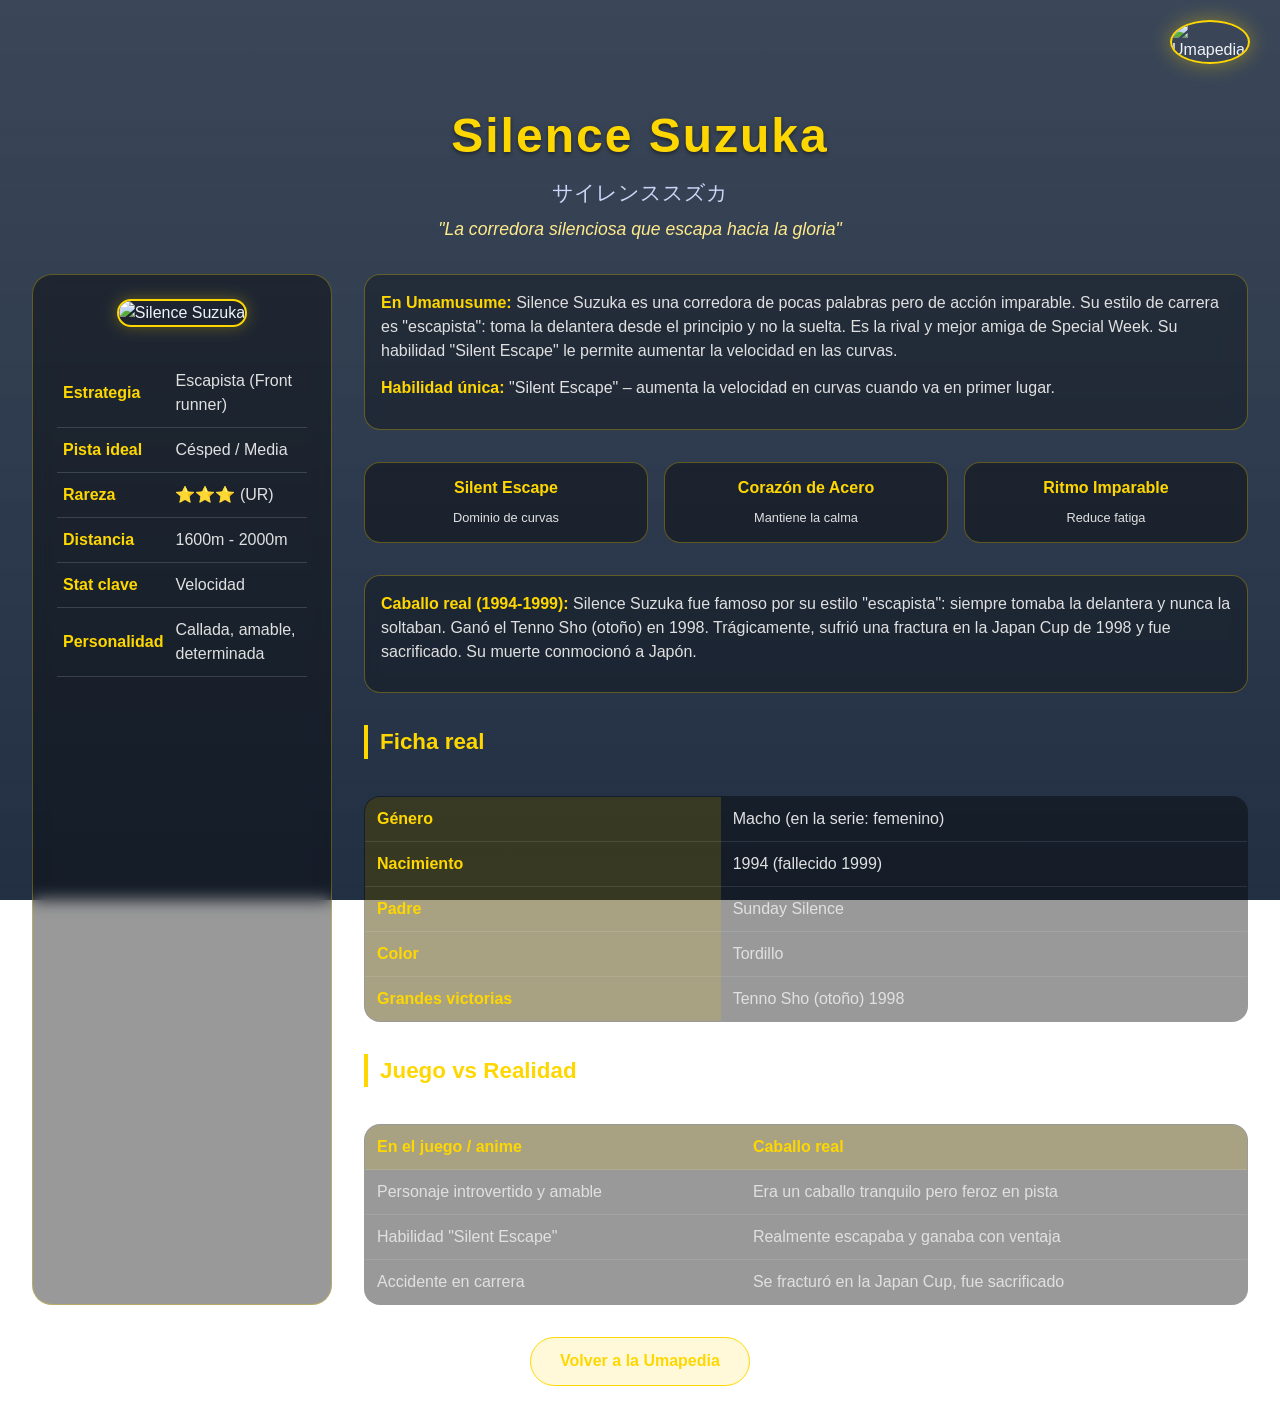
==== html/personajes/ficha_silence_suzuka.html @ 713d23c4 "V1.3-Fichas personajes-js(script_buscar)-mas imagenes en recursos/...-errores enlace y muestra de pe" ====
<!DOCTYPE html>
<html lang="es">
<head>
    <meta charset="UTF-8">
    <meta name="viewport" content="width=device-width, initial-scale=1.0">
    <title>Silence Suzuka - Umapedia</title>
    <style>
        /* Copia exacta del estilo del archivo anterior (el mismo de Gold Ship) */
        .background-fixed {
            position: fixed; top: 0; left: 0; width: 100%; height: 100%;
            background: linear-gradient(rgba(10,25,47,0.8), rgba(10,25,47,0.9)), url('fondo.jpg') center/cover;
            z-index: -2;
        }
        .persistent-logo { position: fixed; top: 20px; right: 30px; width: 80px; height: 80px; z-index: 100; }
        .persistent-logo img { width: 100%; height: 100%; border-radius: 50%; border: 2px solid #ffd700; object-fit: cover; box-shadow: 0 0 20px rgba(255,215,0,0.4); }
        .glass { background: rgba(255,255,255,0.2); backdrop-filter: blur(10px); border: 1px solid rgba(255,255,255,0.3); border-radius: 15px; box-shadow: 0 8px 32px rgba(0,0,0,0.1); }
        .glass-main { background: rgba(0,0,0,0.3); backdrop-filter: blur(12px); border: 1px solid rgba(255,215,0,0.3); border-radius: 20px; box-shadow: 0 8px 32px rgba(0,0,0,0.2); }
        * { margin: 0; padding: 0; box-sizing: border-box; }
        body { font-family: 'Segoe UI', 'Poppins', sans-serif; min-height: 100vh; color: #f0f3fa; line-height: 1.5; }
        .page-container { max-width: 1300px; margin: 0 auto; padding: 100px 2rem 2rem; width: 100%; }
        .character-header { text-align: center; margin-bottom: 2rem; }
        .character-header h1 { font-size: 3rem; color: #ffd700; letter-spacing: 2px; margin-bottom: 0.3rem; text-shadow: 0 2px 4px rgba(0,0,0,0.5); }
        .japanese-name { font-size: 1.3rem; color: #ccd6f6; margin-bottom: 0.5rem; }
        .slogan { font-size: 1.1rem; font-style: italic; color: #ffea8c; }
        .content-grid { display: grid; grid-template-columns: 300px 1fr; gap: 2rem; margin-top: 1rem; }
        .left-card { background: rgba(0,0,0,0.4); backdrop-filter: blur(8px); border-radius: 20px; padding: 1.5rem; text-align: center; border: 1px solid rgba(255,215,0,0.3); }
        .left-card img { width: 100%; max-width: 240px; border-radius: 16px; border: 2px solid #ffd700; box-shadow: 0 0 15px rgba(255,215,0,0.3); margin-bottom: 1rem; }
        .attr-table { width: 100%; margin-top: 1rem; text-align: left; border-collapse: collapse; }
        .attr-table td { padding: 10px 6px; border-bottom: 1px solid rgba(255,255,255,0.15); color: #e0e0e0; }
        .attr-table td:first-child { font-weight: bold; color: #ffd700; width: 42%; }
        .right-content { display: flex; flex-direction: column; gap: 1.5rem; }
        .info-block { background: rgba(0,0,0,0.3); backdrop-filter: blur(8px); padding: 1rem; border-radius: 16px; border: 1px solid rgba(255,215,0,0.3); }
        .info-block p { margin-bottom: 0.8rem; color: #e0e0e0; }
        .info-block strong { color: #ffd700; }
        .section-title { font-size: 1.4rem; margin: 0.5rem 0 0.8rem; color: #ffd700; border-left: 4px solid #ffd700; padding-left: 12px; }
        .data-table { width: 100%; border-collapse: collapse; background: rgba(0,0,0,0.4); border-radius: 16px; overflow: hidden; border: 1px solid rgba(255,215,0,0.3); }
        .data-table th { background: rgba(255,215,0,0.15); padding: 10px 12px; text-align: left; color: #ffd700; font-weight: bold; border-bottom: 1px solid rgba(255,255,255,0.1); }
        .data-table td { padding: 10px 12px; border-bottom: 1px solid rgba(255,255,255,0.1); color: #e0e0e0; }
        .data-table tr:last-child td { border-bottom: none; }
        .skills-grid { display: grid; grid-template-columns: repeat(auto-fit, minmax(170px,1fr)); gap: 1rem; margin: 0.5rem 0; }
        .skill-card { background: rgba(0,0,0,0.4); border-radius: 16px; padding: 0.8rem; text-align: center; border: 1px solid rgba(255,215,0,0.3); }
        .skill-card strong { display: block; font-size: 1rem; color: #ffd700; margin-bottom: 5px; }
        .skill-card span { font-size: 0.8rem; color: #e0e0e0; }
        .btn-back { display: inline-block; margin-top: 2rem; background: rgba(255,215,0,0.15); color: #ffd700; padding: 0.7rem 1.8rem; border-radius: 40px; text-decoration: none; border: 1px solid #ffd700; font-weight: bold; transition: 0.3s; }
        .btn-back:hover { background: #ffd700; color: #0a192f; transform: translateX(-5px); }
        @media (max-width: 850px) { .content-grid { grid-template-columns: 1fr; gap: 1.5rem; } .character-header h1 { font-size: 2.2rem; } .page-container { padding: 80px 1rem 1rem; } }
    </style>
</head>
<body>
<div class="background-fixed"></div>
<div class="persistent-logo"><img src="logo.png" alt="Umapedia"></div>
<div class="page-container">
    <div class="character-header">
        <h1>Silence Suzuka</h1>
        <div class="japanese-name">サイレンススズカ</div>
        <div class="slogan">"La corredora silenciosa que escapa hacia la gloria"</div>
    </div>
    <div class="content-grid">
        <div class="left-card">
            <img src="silence suzuka.png" alt="Silence Suzuka">
            <table class="attr-table">
                <tr><td>Estrategia</td><td>Escapista (Front runner)</td></tr>
                <tr><td>Pista ideal</td><td>Césped / Media</td></tr>
                <tr><td>Rareza</td><td>⭐⭐⭐ (UR)</td></tr>
                <tr><td>Distancia</td><td>1600m - 2000m</td></tr>
                <tr><td>Stat clave</td><td>Velocidad</td></tr>
                <tr><td>Personalidad</td><td>Callada, amable, determinada</td></tr>
            </table>
        </div>
        <div class="right-content">
            <div class="info-block">
                <p><strong>En Umamusume:</strong> Silence Suzuka es una corredora de pocas palabras pero de acción imparable. Su estilo de carrera es "escapista": toma la delantera desde el principio y no la suelta. Es la rival y mejor amiga de Special Week. Su habilidad "Silent Escape" le permite aumentar la velocidad en las curvas.</p>
                <p><strong>Habilidad única:</strong> "Silent Escape" – aumenta la velocidad en curvas cuando va en primer lugar.</p>
            </div>
            <div class="skills-grid">
                <div class="skill-card"><strong>Silent Escape</strong><span>Dominio de curvas</span></div>
                <div class="skill-card"><strong>Corazón de Acero</strong><span>Mantiene la calma</span></div>
                <div class="skill-card"><strong>Ritmo Imparable</strong><span>Reduce fatiga</span></div>
            </div>
            <div class="info-block">
                <p><strong>Caballo real (1994-1999):</strong> Silence Suzuka fue famoso por su estilo "escapista": siempre tomaba la delantera y nunca la soltaban. Ganó el Tenno Sho (otoño) en 1998. Trágicamente, sufrió una fractura en la Japan Cup de 1998 y fue sacrificado. Su muerte conmocionó a Japón.</p>
            </div>
            <h2 class="section-title">Ficha real</h2>
            <table class="data-table">
                <tr><th>Género</th><td>Macho (en la serie: femenino)</td></tr>
                <tr><th>Nacimiento</th><td>1994 (fallecido 1999)</td></tr>
                <tr><th>Padre</th><td>Sunday Silence</td></tr>
                <tr><th>Color</th><td>Tordillo</td></tr>
                <tr><th>Grandes victorias</th><td>Tenno Sho (otoño) 1998</td></tr>
            </table>
            <h2 class="section-title">Juego vs Realidad</h2>
            <table class="data-table">
                <tr><th>En el juego / anime</th><th>Caballo real</th></tr>
                <tr><td>Personaje introvertido y amable</td><td>Era un caballo tranquilo pero feroz en pista</td></tr>
                <tr><td>Habilidad "Silent Escape"</td><td>Realmente escapaba y ganaba con ventaja</td></tr>
                <tr><td>Accidente en carrera</td><td>Se fracturó en la Japan Cup, fue sacrificado</td></tr>
            </table>
        </div>
    </div>
    <div style="text-align: center;"><a href="index.html" class="btn-back">Volver a la Umapedia</a></div>
</div>
</body>
</html>
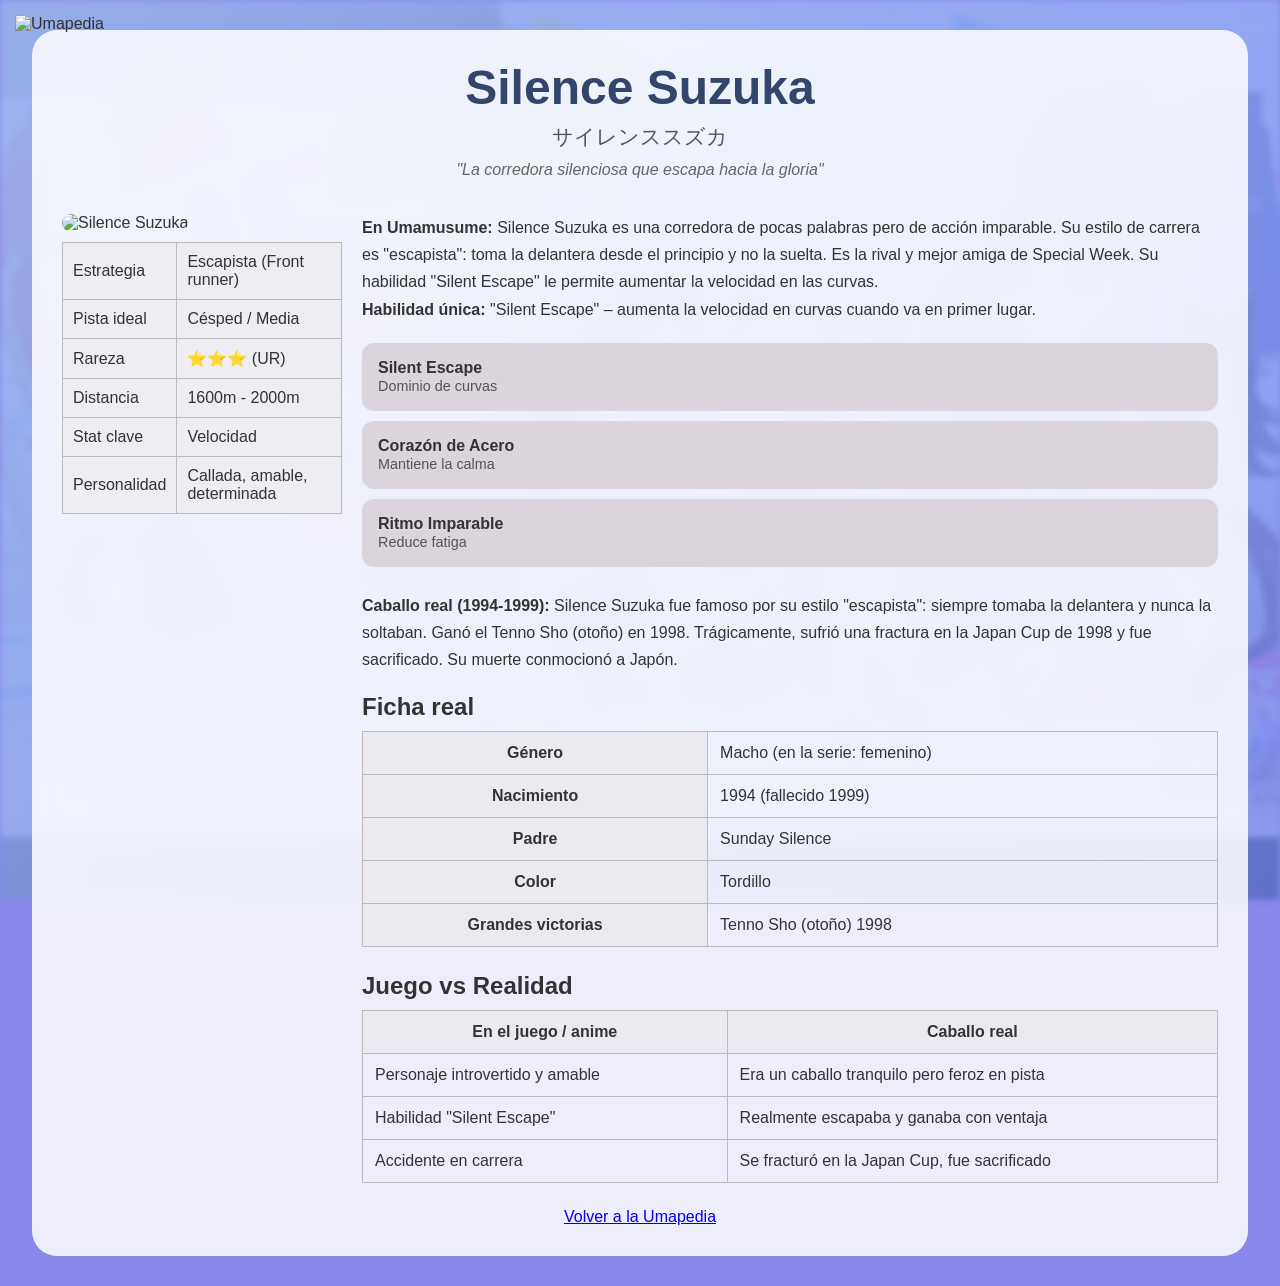
==== commit 832dfdb3: "Modificacion:(html/personajes/ficha_(silence_suzuka-special_week-symboli_rudolf).html),(eliminacion " ====
--- a/html/personajes/ficha_silence_suzuka.html
+++ b/html/personajes/ficha_silence_suzuka.html
@@ -4,47 +4,7 @@
     <meta charset="UTF-8">
     <meta name="viewport" content="width=device-width, initial-scale=1.0">
     <title>Silence Suzuka - Umapedia</title>
-    <style>
-        /* Copia exacta del estilo del archivo anterior (el mismo de Gold Ship) */
-        .background-fixed {
-            position: fixed; top: 0; left: 0; width: 100%; height: 100%;
-            background: linear-gradient(rgba(10,25,47,0.8), rgba(10,25,47,0.9)), url('fondo.jpg') center/cover;
-            z-index: -2;
-        }
-        .persistent-logo { position: fixed; top: 20px; right: 30px; width: 80px; height: 80px; z-index: 100; }
-        .persistent-logo img { width: 100%; height: 100%; border-radius: 50%; border: 2px solid #ffd700; object-fit: cover; box-shadow: 0 0 20px rgba(255,215,0,0.4); }
-        .glass { background: rgba(255,255,255,0.2); backdrop-filter: blur(10px); border: 1px solid rgba(255,255,255,0.3); border-radius: 15px; box-shadow: 0 8px 32px rgba(0,0,0,0.1); }
-        .glass-main { background: rgba(0,0,0,0.3); backdrop-filter: blur(12px); border: 1px solid rgba(255,215,0,0.3); border-radius: 20px; box-shadow: 0 8px 32px rgba(0,0,0,0.2); }
-        * { margin: 0; padding: 0; box-sizing: border-box; }
-        body { font-family: 'Segoe UI', 'Poppins', sans-serif; min-height: 100vh; color: #f0f3fa; line-height: 1.5; }
-        .page-container { max-width: 1300px; margin: 0 auto; padding: 100px 2rem 2rem; width: 100%; }
-        .character-header { text-align: center; margin-bottom: 2rem; }
-        .character-header h1 { font-size: 3rem; color: #ffd700; letter-spacing: 2px; margin-bottom: 0.3rem; text-shadow: 0 2px 4px rgba(0,0,0,0.5); }
-        .japanese-name { font-size: 1.3rem; color: #ccd6f6; margin-bottom: 0.5rem; }
-        .slogan { font-size: 1.1rem; font-style: italic; color: #ffea8c; }
-        .content-grid { display: grid; grid-template-columns: 300px 1fr; gap: 2rem; margin-top: 1rem; }
-        .left-card { background: rgba(0,0,0,0.4); backdrop-filter: blur(8px); border-radius: 20px; padding: 1.5rem; text-align: center; border: 1px solid rgba(255,215,0,0.3); }
-        .left-card img { width: 100%; max-width: 240px; border-radius: 16px; border: 2px solid #ffd700; box-shadow: 0 0 15px rgba(255,215,0,0.3); margin-bottom: 1rem; }
-        .attr-table { width: 100%; margin-top: 1rem; text-align: left; border-collapse: collapse; }
-        .attr-table td { padding: 10px 6px; border-bottom: 1px solid rgba(255,255,255,0.15); color: #e0e0e0; }
-        .attr-table td:first-child { font-weight: bold; color: #ffd700; width: 42%; }
-        .right-content { display: flex; flex-direction: column; gap: 1.5rem; }
-        .info-block { background: rgba(0,0,0,0.3); backdrop-filter: blur(8px); padding: 1rem; border-radius: 16px; border: 1px solid rgba(255,215,0,0.3); }
-        .info-block p { margin-bottom: 0.8rem; color: #e0e0e0; }
-        .info-block strong { color: #ffd700; }
-        .section-title { font-size: 1.4rem; margin: 0.5rem 0 0.8rem; color: #ffd700; border-left: 4px solid #ffd700; padding-left: 12px; }
-        .data-table { width: 100%; border-collapse: collapse; background: rgba(0,0,0,0.4); border-radius: 16px; overflow: hidden; border: 1px solid rgba(255,215,0,0.3); }
-        .data-table th { background: rgba(255,215,0,0.15); padding: 10px 12px; text-align: left; color: #ffd700; font-weight: bold; border-bottom: 1px solid rgba(255,255,255,0.1); }
-        .data-table td { padding: 10px 12px; border-bottom: 1px solid rgba(255,255,255,0.1); color: #e0e0e0; }
-        .data-table tr:last-child td { border-bottom: none; }
-        .skills-grid { display: grid; grid-template-columns: repeat(auto-fit, minmax(170px,1fr)); gap: 1rem; margin: 0.5rem 0; }
-        .skill-card { background: rgba(0,0,0,0.4); border-radius: 16px; padding: 0.8rem; text-align: center; border: 1px solid rgba(255,215,0,0.3); }
-        .skill-card strong { display: block; font-size: 1rem; color: #ffd700; margin-bottom: 5px; }
-        .skill-card span { font-size: 0.8rem; color: #e0e0e0; }
-        .btn-back { display: inline-block; margin-top: 2rem; background: rgba(255,215,0,0.15); color: #ffd700; padding: 0.7rem 1.8rem; border-radius: 40px; text-decoration: none; border: 1px solid #ffd700; font-weight: bold; transition: 0.3s; }
-        .btn-back:hover { background: #ffd700; color: #0a192f; transform: translateX(-5px); }
-        @media (max-width: 850px) { .content-grid { grid-template-columns: 1fr; gap: 1.5rem; } .character-header h1 { font-size: 2.2rem; } .page-container { padding: 80px 1rem 1rem; } }
-    </style>
+    <link rel="stylesheet" href="/css/ficha.css">
 </head>
 <body>
 <div class="background-fixed"></div>
--- a/css/ficha.css
+++ b/css/ficha.css
@@ -0,0 +1,195 @@
+*{
+    margin:0;
+    padding:0;
+    box-sizing:border-box;
+}
+
+body{
+    font-family:'Segoe UI',sans-serif;
+    background:#8b88ec;
+    color:#333;
+    min-height:100vh;
+}
+
+/* Fondo */
+
+.background-fixed{
+    position:fixed;
+    top:0;
+    left:0;
+    width:100%;
+    height:100%;
+
+    background: 
+        linear-gradient(135deg, rgba(137, 172, 226, 0.92), rgba(53, 85, 226, 0.686)),
+        url('/recursos/fondo.jpg') center/cover;
+    z-index: -2;
+
+    filter:blur(3px);
+    z-index:-2;
+}
+
+.background-fixed::after{
+    content:"";
+    position:absolute;
+    width:100%;
+    height:100%;
+    background:rgba(170,180,255,.45);
+}
+
+/* Logo */
+
+.persistent-logo{
+    position:fixed;
+    top:15px;
+    left:15px;
+    z-index:100;
+}
+
+.persistent-logo img{
+    width:80px;
+    transition:.3s;
+}
+
+.persistent-logo img:hover{
+    transform:scale(1.08);
+}
+
+/* Contenedor */
+
+.page-container{
+
+    width:95%;
+    max-width:1600px;
+
+    margin:30px auto;
+
+    background:rgba(255,255,255,.85);
+
+    backdrop-filter:blur(10px);
+
+    border-radius:25px;
+
+    padding:30px;
+}
+
+/* Encabezado */
+
+.character-header{
+    text-align:center;
+    margin-bottom:35px;
+}
+
+.character-header h1{
+    font-size:3rem;
+    color:#33456b;
+}
+
+.japanese-name{
+    margin-top:8px;
+    font-size:1.3rem;
+    color:#555;
+}
+
+.slogan{
+    margin-top:10px;
+    font-style:italic;
+    color:#666;
+}
+
+/* Grid */
+
+.content-grid{
+    display:grid;
+    grid-template-columns:280px 1fr;
+    gap:20px;
+}
+
+/* Tarjeta izquierda */
+
+.left-card img{
+    width:100%;
+    border-radius:15px;
+}
+
+.attr-table{
+    width:100%;
+    border-collapse:collapse;
+    margin-top:10px;
+}
+
+.attr-table td{
+    border:1px solid #bbb;
+    padding:10px;
+    background:#efedf4;
+}
+
+/* Parte derecha */
+
+.info-block{
+    margin-bottom:20px;
+    line-height:1.7;
+}
+
+/* Habilidades */
+
+.skills-grid{
+    display:flex;
+    flex-direction:column;
+    gap:10px;
+    margin-bottom:25px;
+}
+
+.skill-card{
+    background:#dcd4dc;
+    padding:16px;
+    border-radius:12px;
+}
+
+.skill-card strong{
+    display:block;
+}
+
+.skill-card span{
+    font-size:.9rem;
+    color:#555;
+}
+
+/* Títulos */
+
+.section-title{
+    margin:20px 0 10px;
+    color:#333;
+}
+
+/* Tablas */
+
+.data-table{
+    width:100%;
+    border-collapse:collapse;
+    margin-bottom:25px;
+}
+
+.data-table th,
+.data-table td{
+    border:1px solid #bbb;
+    padding:12px;
+}
+
+.data-table th{
+    background:#eceaf0;
+}
+
+/* Responsive */
+
+@media(max-width:900px){
+
+    .content-grid{
+        grid-template-columns:1fr;
+    }
+
+    .left-card{
+        max-width:350px;
+        margin:auto;
+    }
+}
